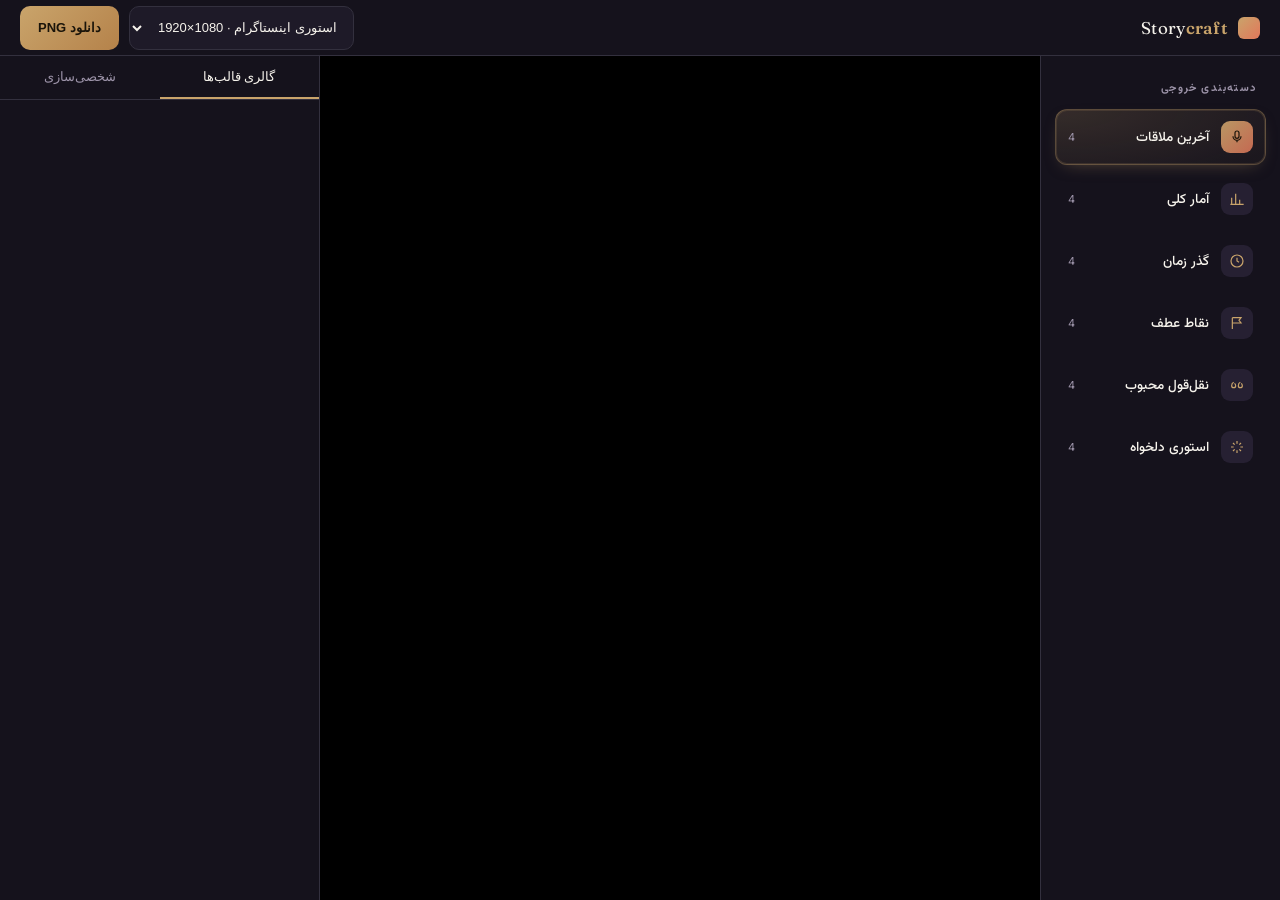
==== index.html @ 2f680e2d "ok" ====
<!DOCTYPE html>
<html lang="fa" dir="rtl">
<head>
  <meta charset="UTF-8">
  <meta name="viewport" content="width=device-width, initial-scale=1.0, viewport-fit=cover">
  <title>Storycraft — Generator</title>
  <link rel="preconnect" href="https://fonts.googleapis.com">
  <link rel="preconnect" href="https://fonts.gstatic.com" crossorigin>
  <link href="https://fonts.googleapis.com/css2?family=Fraunces:opsz,wght@9..144,400;9..144,500;9..144,600&family=Inter:wght@400;500;600;700&family=Vazirmatn:wght@400;500;600&display=swap" rel="stylesheet">
  <link rel="stylesheet" href="styles.css">
</head>
<body>
  <div class="app">
    <header class="topbar">
      <div class="brand">
        <div class="mark"></div>
        <div class="name">Story<b>craft</b></div>
      </div>
      <div class="top-actions">
        <select class="fmt-select" id="fmt-select">
          <option value="1080x1920" selected>استوری اینستاگرام · 1080×1920</option>
          <option value="1080x1350">پست اینستاگرام · 1080×1350</option>
          <option value="1080x1080">مربع · 1080×1080</option>
          <option value="1200x630">لینکدین / X · 1200×630</option>
        </select>
        <button class="export-btn" id="export-btn">دانلود PNG</button>
      </div>
    </header>

    <aside class="sidebar" id="sidebar"></aside>

    <main class="center">
      <div class="stage">
        <div class="zoom-col">
          <button type="button" class="zoom-btn" id="zoom-in">+</button>
          <button type="button" class="zoom-btn" id="zoom-out">–</button>
        </div>
        <div class="phone" id="phone">
          <div class="notch"></div>
          <canvas id="stage-canvas" width="1080" height="1920"></canvas>
        </div>
      </div>
      <div class="preview-caption">پیش‌نمایش زنده · <b id="tmpl-caption">—</b></div>
    </main>

    <section class="rightcol">
      <div class="tabs">
        <button class="tab active" data-tab="gallery">گالری قالب‌ها</button>
        <button class="tab" data-tab="customize">شخصی‌سازی</button>
      </div>
      <div class="panel active" id="panel-gallery"></div>
      <div class="panel" id="panel-customize"></div>
    </section>
  </div>

  <nav class="bottom-nav" id="bottom-nav">
    <div class="nav-items">
      <button class="nav-item active" data-nav="categories">
        <span class="nav-icon">☰</span>
        <span>دسته‌بندی</span>
      </button>
      <button class="nav-item" data-nav="gallery">
        <span class="nav-icon">🖼</span>
        <span>گالری</span>
      </button>
      <button class="nav-item" data-nav="customize">
        <span class="nav-icon">⚙️</span>
        <span>تنظیمات</span>
      </button>
    </div>
  </nav>

  <div class="mobile-sheet" id="mobile-sheet">
    <div class="sheet-handle" id="sheet-handle"></div>
    <div class="sheet-content" id="sheet-content"></div>
  </div>

  <script src="data.js"></script>
  <script src="utils.js"></script>
  <script src="app.js"></script>
</body>
</html>
---- styles.css ----
:root{
  --ink:#15121C; --ink-2:#1E1A28; --ink-3:#262032; --line:#33303E;
  --gold:#C9A46B; --coral:#E2775A; --paper:#F3EEE3; --muted:#9C93A8;
  --white:#F6F3EC; --radius:14px;
  --font-display:'Fraunces','Vazirmatn',serif;
  --font-body:'Inter','Vazirmatn',sans-serif;
}

*{box-sizing:border-box; margin:0; padding:0;}
html,body{height:100%;}
body{
  background:var(--ink); color:var(--white); font-family:var(--font-body);
  overflow:hidden;
  padding:env(safe-area-inset-top) env(safe-area-inset-right) env(safe-area-inset-bottom) env(safe-area-inset-left);
}

::selection{background:rgba(201,164,107,.22);}

.app{
  display:grid;
  grid-template-columns:240px 1fr 320px;
  grid-template-rows:56px 1fr;
  min-height:100vh;
  height:100dvh;
}

.topbar{
  grid-column:1/4;
  display:flex;
  align-items:center;
  justify-content:space-between;
  gap:16px;
  padding:0 20px;
  border-bottom:1px solid var(--line);
  background:var(--ink);
  z-index:5;
  min-height:56px;
}

.brand{display:flex; align-items:center; gap:10px;}
.brand .mark{width:22px; height:22px; border-radius:6px; background:linear-gradient(135deg,var(--gold),var(--coral));}
.brand .name{font-family:var(--font-display); font-size:17px; letter-spacing:.3px;}
.brand .name b{font-weight:600; color:var(--gold);}

.top-actions{display:flex; align-items:center; gap:10px;}
.fmt-select{
  background:var(--ink-2);
  border:1px solid var(--line);
  color:var(--white);
  border-radius:10px;
  padding:9px 12px;
  font-size:13px;
  min-height:44px;
}
.export-btn{
  display:flex;
  align-items:center;
  justify-content:center;
  background:linear-gradient(135deg,var(--gold),#B5824A);
  color:#1A140A;
  border:none;
  border-radius:10px;
  padding:10px 18px;
  font-weight:600;
  font-size:13px;
  cursor:pointer;
  min-height:44px;
}
.export-btn:hover{transform:translateY(-1px);}

.sidebar{
  border-left:1px solid var(--line);
  padding:18px 14px;
  overflow-y:auto;
}
.sidebar h4{font-size:11px; text-transform:uppercase; letter-spacing:1.2px; color:var(--muted); padding:6px 10px 12px;}
.cat{
  display:flex; align-items:center; gap:12px; padding:11px 12px; border-radius:12px;
  cursor:pointer; margin-bottom:6px; position:relative;
  transition:background .18s ease, transform .15s ease, border-color .18s ease;
  border:1px solid transparent;
  min-height:44px;
}
.cat:hover{background:var(--ink-2); transform:translateX(-2px);}
.cat.active{background:radial-gradient(120% 140% at 0% 0%, rgba(201,164,107,.18), rgba(201,164,107,.04)); border-color:rgba(201,164,107,.35); box-shadow:0 0 0 1px rgba(201,164,107,.15) inset, 0 6px 18px -10px rgba(201,164,107,.5);}
.cat .icon{width:32px; height:32px; border-radius:9px; display:flex; align-items:center; justify-content:center; background:var(--ink-3); flex-shrink:0;}
.cat.active .icon{background:linear-gradient(135deg, rgba(201,164,107,.9), rgba(226,119,90,.85));}
.cat .icon svg{width:16px; height:16px; stroke:var(--gold); fill:none; stroke-width:1.8;}
.cat.active .icon svg{stroke:#1A140A;}
.cat .label{font-size:13.5px; font-weight:500;}
.cat .count{margin-right:auto; font-size:11px; color:var(--muted);}

.center{display:flex; flex-direction:column; align-items:center; justify-content:center; padding:20px; position:relative; overflow:hidden;}
.stage{display:flex; align-items:center; gap:26px;}
.zoom-col{display:flex; flex-direction:column; gap:10px; align-items:center;}
.zoom-btn{width:34px; height:34px; border-radius:9px; background:var(--ink-2); border:1px solid var(--line); color:var(--white); cursor:pointer; font-size:18px; display:flex; align-items:center; justify-content:center;}
.zoom-btn:hover{background:var(--ink-3);}
.phone{position:relative; border-radius:34px; padding:10px; background:#0c0a11; box-shadow:0 30px 80px -20px rgba(0,0,0,.7), 0 0 0 1px #2a2534; transition:width .2s ease, height .2s ease;}
.phone .notch{position:absolute; top:18px; left:50%; transform:translateX(-50%); width:70px; height:8px; background:#0c0a11; border-radius:6px; z-index:2;}
#stage-canvas{display:block; border-radius:24px; background:#000;}
.preview-caption{margin-top:16px; font-size:12.5px; color:var(--muted); text-align:center;}
.preview-caption b{color:var(--white); font-weight:500;}

.rightcol{border-right:1px solid var(--line); display:flex; flex-direction:column; overflow:hidden;}
.tabs{display:flex; border-bottom:1px solid var(--line);}
.tab{flex:1; padding:13px 0; font-size:12.5px; font-weight:500; color:var(--muted); background:none; border:none; cursor:pointer; text-align:center; border-bottom:2px solid transparent;}
.tab.active{color:var(--white); border-bottom-color:var(--gold);}
.panel{flex:1; overflow-y:auto; padding:16px; display:none;}
.panel.active{display:block;}

.gallery-group{margin-bottom:18px;}
.gname{font-size:11px; text-transform:uppercase; letter-spacing:1px; color:var(--muted); margin-bottom:10px;}
.gallery-grid{display:grid; grid-template-columns:1fr 1fr; gap:10px;}
.tmpl-card{position:relative; border-radius:12px; overflow:hidden; cursor:pointer; border:1px solid var(--line); background:var(--ink-2); transition:transform .18s ease, box-shadow .2s ease, border-color .18s ease;}
.tmpl-card:hover{transform:translateY(-3px) scale(1.02); box-shadow:0 12px 26px -10px rgba(0,0,0,.6);}
.tmpl-card.active{border-color:var(--gold); box-shadow:0 0 0 1px var(--gold), 0 10px 24px -8px rgba(201,164,107,.45);}
.tmpl-card canvas{width:100%; display:block; aspect-ratio:9/16;}
.tmpl-card .tname{font-size:11px; padding:7px 8px; color:var(--white); background:linear-gradient(0deg, rgba(0,0,0,.55), transparent); position:absolute; bottom:0; left:0; right:0;}

.field{margin-bottom:16px;}
.field label{display:block; font-size:12px; color:var(--muted); margin-bottom:7px;}
.field input[type=text], .field textarea{width:100%; background:var(--ink-2); border:1px solid var(--line); border-radius:9px; color:var(--white); padding:10px 12px; font-size:13px; font-family:var(--font-body);}
.field input[type=text]:focus, .field textarea:focus{outline:none; border-color:var(--gold);}
.swatches{display:flex; gap:8px; flex-wrap:wrap;}
.swatch{width:26px; height:26px; border-radius:50%; cursor:pointer; border:2px solid transparent; transition:transform .12s ease;}
.swatch:hover{transform:scale(1.12);}
.swatch.active{border-color:var(--white);}
.theme-row{display:grid; grid-template-columns:1fr 1fr; gap:8px;}
.theme-opt{border:1px solid var(--line); border-radius:10px; padding:10px; cursor:pointer; font-size:11.5px; text-align:center; transition:border-color .15s ease, background .15s ease;}
.theme-opt.active{border-color:var(--gold); background:rgba(201,164,107,.08);}
.theme-opt .swab{height:28px; border-radius:6px; margin-bottom:6px;}
.row2{display:flex; align-items:center; justify-content:space-between;}
.toggle{width:38px; height:22px; border-radius:20px; background:var(--ink-3); position:relative; cursor:pointer; flex-shrink:0; transition:background .18s ease;}
.toggle .dot{width:16px; height:16px; border-radius:50%; background:var(--muted); position:absolute; top:3px; right:3px; transition:.18s ease;}
.toggle.on{background:linear-gradient(135deg,var(--gold),var(--coral));}
.toggle.on .dot{background:#1A140A; right:19px;}
input[type=range]{width:100%; accent-color:var(--gold);}
.rangeval{font-size:11px; color:var(--muted); float:left;}
.align-row{display:flex; gap:8px;}
.align-btn{flex:1; padding:8px 0; border:1px solid var(--line); border-radius:9px; text-align:center; font-size:12px; cursor:pointer; color:var(--muted);}
.align-btn.active{border-color:var(--gold); color:var(--white); background:rgba(201,164,107,.08);}

.bottom-nav{display:none; position:fixed; bottom:0; left:0; right:0; z-index:10; background:var(--ink); border-top:1px solid var(--line); padding:8px 0 calc(8px + env(safe-area-inset-bottom));}
.nav-items{display:flex; justify-content:space-around; align-items:center;}
.nav-item{display:flex; flex-direction:column; align-items:center; gap:4px; padding:8px 12px; cursor:pointer; color:var(--muted); font-size:11px; min-height:44px; min-width:44px; border-radius:12px; background:none; border:none;}
.nav-item.active{color:var(--white); background:rgba(201,164,107,.12);}
.nav-icon{font-size:18px; line-height:1;}

.mobile-sheet{display:none; position:fixed; bottom:0; left:0; right:0; z-index:15; background:var(--ink); border-top:1px solid var(--line); border-radius:20px 20px 0 0; transform:translateY(100%); transition:transform .3s ease; max-height:70vh; overflow:hidden; padding-bottom:env(safe-area-inset-bottom);}
.mobile-sheet.open{transform:translateY(0);}
.sheet-handle{width:36px; height:4px; background:var(--line); margin:12px auto 8px; border-radius:2px;}
.sheet-content{padding:0 20px 20px; overflow-y:auto; max-height:calc(70vh - 40px);}

@media (max-width: 599px){
  .app{grid-template-columns:1fr; grid-template-rows:56px 1fr;}
  .sidebar, .rightcol{display:none;}
  .bottom-nav, .mobile-sheet{display:block;}
  .center{padding:10px; height:calc(100dvh - 56px - 70px); justify-content:flex-start; padding-top:18px;}
  .stage{flex-direction:column; gap:16px;}
  .zoom-col{flex-direction:row; order:2;}
  .phone{width:min(85vw,280px) !important; height:auto !important;}
  #stage-canvas{width:100% !important; height:auto !important; max-height:50vh;}
  .topbar{padding:0 12px;}
  .brand .name{font-size:14px;}
  .brand .mark{width:16px; height:16px;}
  .top-actions{gap:8px;}
  .fmt-select{padding:6px 8px; font-size:11px; min-width:120px;}
  .export-btn{padding:8px 12px; font-size:11px;}
}

@media (min-width: 600px) and (max-width: 980px){
  .app{grid-template-columns:1fr; grid-template-rows:56px 1fr;}
  .sidebar, .rightcol{display:none;}
  .bottom-nav, .mobile-sheet{display:block;}
  .center{padding:16px; height:calc(100dvh - 56px - 70px);}
  .phone{width:min(60vw,350px) !important; height:auto !important;}
  #stage-canvas{width:100% !important; height:auto !important; max-height:65vh;}
  .topbar{padding:0 16px;}
}

@media (min-width: 981px){
  .bottom-nav, .mobile-sheet{display:none;}
}
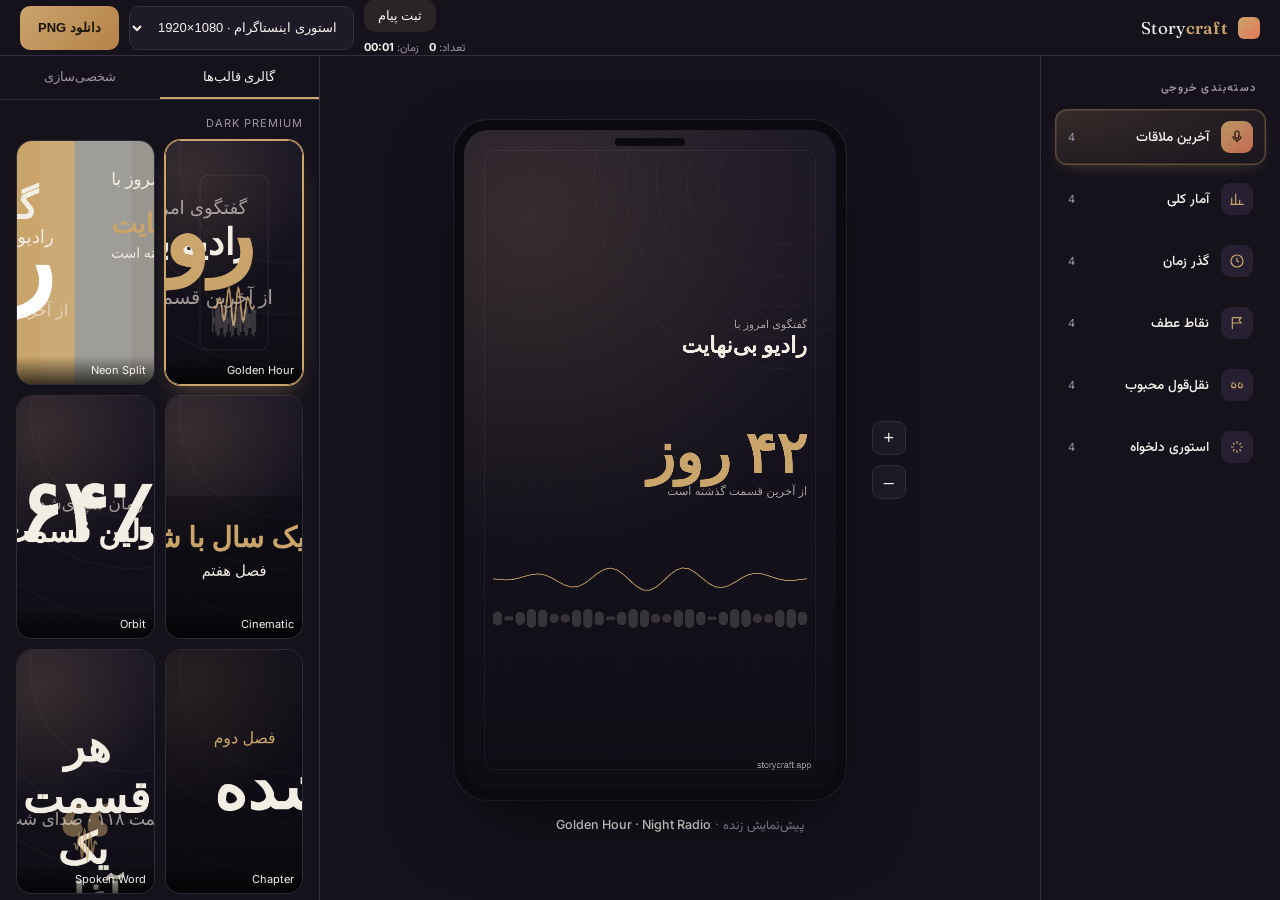
==== commit 756eeaa9: "ok" ====
--- a/index.html
+++ b/index.html
@@ -17,6 +17,13 @@
         <div class="name">Story<b>craft</b></div>
       </div>
       <div class="top-actions">
+        <div class="message-widget">
+          <button class="message-btn" id="message-btn" type="button">ثبت پیام</button>
+          <div class="message-status" id="message-status">
+            <span>تعداد: <b id="message-count">0</b></span>
+            <span>زمان: <b id="message-elapsed">00:00</b></span>
+          </div>
+        </div>
         <select class="fmt-select" id="fmt-select">
           <option value="1080x1920" selected>استوری اینستاگرام · 1080×1920</option>
           <option value="1080x1350">پست اینستاگرام · 1080×1350</option>
@@ -70,7 +77,12 @@
     </div>
   </nav>
 
+  <div class="sheet-backdrop" id="sheet-backdrop"></div>
   <div class="mobile-sheet" id="mobile-sheet">
+    <div class="sheet-header">
+      <div class="sheet-title" id="sheet-title">منو</div>
+      <button class="sheet-close-btn" id="sheet-close-btn" type="button">✕</button>
+    </div>
     <div class="sheet-handle" id="sheet-handle"></div>
     <div class="sheet-content" id="sheet-content"></div>
   </div>
--- a/styles.css
+++ b/styles.css
@@ -43,6 +43,11 @@
 .brand .name b{font-weight:600; color:var(--gold);}
 
 .top-actions{display:flex; align-items:center; gap:10px;}
+.message-widget{display:flex; flex-direction:column; align-items:flex-end; gap:8px;}
+.message-btn{border:none; border-radius:12px; padding:9px 14px; background:rgba(201,164,107,0.12); color:var(--white); cursor:pointer; font-size:13px; transition:background .18s ease, transform .18s ease;}
+.message-btn:hover{background:rgba(201,164,107,0.22); transform:translateY(-1px);}
+.message-status{display:flex; gap:10px; font-size:11px; color:var(--muted); flex-wrap:wrap;}
+.message-status b{color:var(--white);}
 .fmt-select{
   background:var(--ink-2);
   border:1px solid var(--line);
@@ -111,11 +116,11 @@
 .gallery-group{margin-bottom:18px;}
 .gname{font-size:11px; text-transform:uppercase; letter-spacing:1px; color:var(--muted); margin-bottom:10px;}
 .gallery-grid{display:grid; grid-template-columns:1fr 1fr; gap:10px;}
-.tmpl-card{position:relative; border-radius:12px; overflow:hidden; cursor:pointer; border:1px solid var(--line); background:var(--ink-2); transition:transform .18s ease, box-shadow .2s ease, border-color .18s ease;}
-.tmpl-card:hover{transform:translateY(-3px) scale(1.02); box-shadow:0 12px 26px -10px rgba(0,0,0,.6);}
-.tmpl-card.active{border-color:var(--gold); box-shadow:0 0 0 1px var(--gold), 0 10px 24px -8px rgba(201,164,107,.45);}
-.tmpl-card canvas{width:100%; display:block; aspect-ratio:9/16;}
-.tmpl-card .tname{font-size:11px; padding:7px 8px; color:var(--white); background:linear-gradient(0deg, rgba(0,0,0,.55), transparent); position:absolute; bottom:0; left:0; right:0;}
+.tmpl-card{position:relative; border-radius:16px; overflow:hidden; cursor:pointer; border:1px solid rgba(255,255,255,0.08); background:rgba(255,255,255,0.03); transition:transform .18s ease, box-shadow .2s ease, border-color .18s ease; min-height:220px;}
+.tmpl-card:hover{transform:translateY(-3px) scale(1.02); box-shadow:0 18px 28px -14px rgba(0,0,0,.55);}
+.tmpl-card.active{border-color:var(--gold); box-shadow:0 0 0 1px var(--gold), 0 12px 26px -10px rgba(201,164,107,.45);}
+.tmpl-card canvas{width:100%; display:block; aspect-ratio:9/16; min-height:180px; background:#08080d;}
+.tmpl-card .tname{font-size:11px; padding:7px 8px; color:var(--white); background:linear-gradient(0deg, rgba(0,0,0,.7), transparent); position:absolute; bottom:0; left:0; right:0;}
 
 .field{margin-bottom:16px;}
 .field label{display:block; font-size:12px; color:var(--muted); margin-bottom:7px;}
@@ -146,10 +151,20 @@
 .nav-item.active{color:var(--white); background:rgba(201,164,107,.12);}
 .nav-icon{font-size:18px; line-height:1;}
 
-.mobile-sheet{display:none; position:fixed; bottom:0; left:0; right:0; z-index:15; background:var(--ink); border-top:1px solid var(--line); border-radius:20px 20px 0 0; transform:translateY(100%); transition:transform .3s ease; max-height:70vh; overflow:hidden; padding-bottom:env(safe-area-inset-bottom);}
-.mobile-sheet.open{transform:translateY(0);}
-.sheet-handle{width:36px; height:4px; background:var(--line); margin:12px auto 8px; border-radius:2px;}
-.sheet-content{padding:0 20px 20px; overflow-y:auto; max-height:calc(70vh - 40px);}
+.sheet-backdrop{display:none; position:fixed; inset:0; background:rgba(0,0,0,.4); z-index:14; opacity:0; transition:opacity .2s ease;}
+.sheet-backdrop.visible{display:block; opacity:1;}
+.mobile-sheet{display:none; position:fixed; bottom:0; left:0; right:0; z-index:15; background:var(--ink); border-top:1px solid var(--line); border-radius:20px 20px 0 0; transform:translateY(100%); transition:transform .3s ease; max-height:78vh; overflow:hidden; padding-bottom:env(safe-area-inset-bottom);}
+.mobile-sheet.open{display:block; transform:translateY(0);}
+.sheet-header{display:flex; align-items:center; justify-content:space-between; padding:14px 18px 8px; border-bottom:1px solid var(--line);}
+.sheet-title{font-size:14px; font-weight:600; color:var(--white);}
+.sheet-close-btn{width:34px; height:34px; border:none; border-radius:12px; background:var(--ink-2); color:var(--white); font-size:18px; cursor:pointer;}
+.sheet-handle{width:36px; height:4px; background:var(--line); margin:8px auto 8px; border-radius:2px;}
+.sheet-content{padding:0 20px 20px; overflow-y:auto; max-height:calc(78vh - 72px);}
+.reset-btn{width:100%; padding:12px 14px; margin-top:8px; border:none; border-radius:12px; font-size:13px; cursor:pointer; background:rgba(201,164,107,.12); color:var(--white); transition:background .18s ease, transform .18s ease;}
+.reset-btn:hover{background:rgba(201,164,107,.22); transform:translateY(-1px);}
+.gallery-search{display:flex; align-items:center; gap:10px; margin-bottom:16px;}
+.gallery-search input{flex:1; width:100%; background:var(--ink-2); border:1px solid var(--line); border-radius:12px; color:var(--white); padding:10px 12px; font-size:13px;}
+.gallery-search label{font-size:12px; color:var(--muted);}
 
 @media (max-width: 599px){
   .app{grid-template-columns:1fr; grid-template-rows:56px 1fr;}
